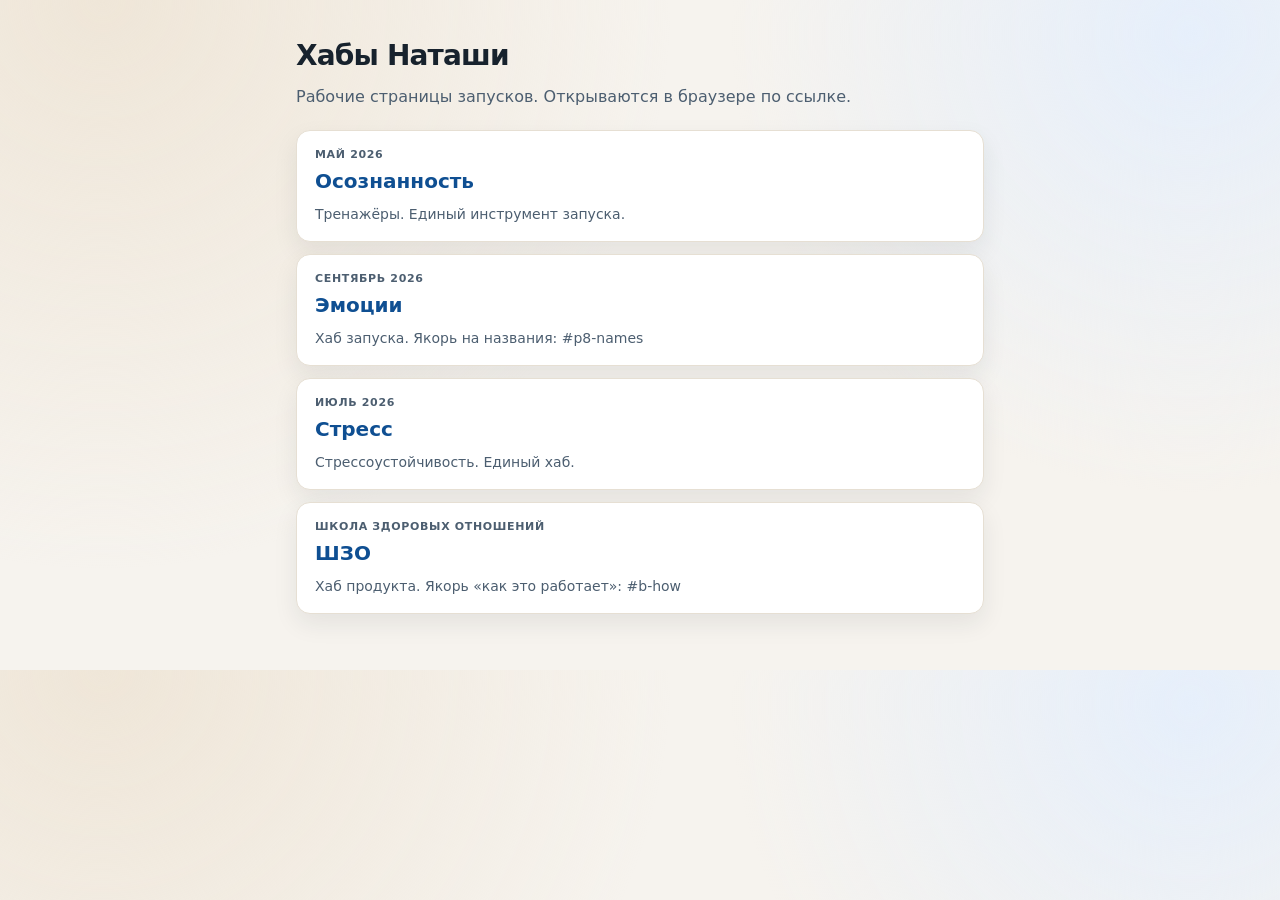
==== index.html @ 941e32d1 "Publish four Natasha launch hubs on GitHub Pages. Co-authored-by: Cursor <cursoragent@cursor.com>" ====
<!doctype html>
<html lang="ru">
<head>
  <meta charset="utf-8">
  <meta name="viewport" content="width=device-width, initial-scale=1">
  <meta name="robots" content="noindex,nofollow">
  <title>Хабы Наташи</title>
  <style>
    :root {
      --bg: #f6f3ee;
      --paper: #fff;
      --ink: #17222d;
      --muted: #4c5e70;
      --line: #e6dfd3;
      --accent: #0f4f92;
      --radius: 14px;
      --shadow: 0 10px 24px rgba(20, 33, 45, 0.08);
    }
    * { box-sizing: border-box; }
    body {
      margin: 0;
      font-family: ui-sans-serif, system-ui, "Segoe UI", Roboto, Arial, sans-serif;
      color: var(--ink);
      line-height: 1.45;
      background:
        radial-gradient(circle at 8% 0%, #efe6d8 0%, transparent 42%),
        radial-gradient(circle at 93% 5%, #e6effb 0%, transparent 34%),
        var(--bg);
    }
    main {
      max-width: 720px;
      margin: 0 auto;
      padding: 36px 16px 56px;
    }
    h1 { margin: 0; font-size: 28px; letter-spacing: -0.03em; }
    .lead { margin: 8px 0 22px; color: var(--muted); }
    .list { display: grid; gap: 12px; }
    a.card {
      display: block;
      background: var(--paper);
      border: 1px solid var(--line);
      border-radius: var(--radius);
      box-shadow: var(--shadow);
      padding: 16px 18px;
      text-decoration: none;
      color: inherit;
    }
    a.card:hover { border-color: #c9daef; }
    .kicker {
      font-size: 11px;
      letter-spacing: .06em;
      text-transform: uppercase;
      color: var(--muted);
      font-weight: 700;
    }
    .card b { display: block; font-size: 20px; margin: 4px 0 6px; color: var(--accent); }
    .card span { color: var(--muted); font-size: 14px; }
  </style>
</head>
<body>
  <main>
    <h1>Хабы Наташи</h1>
    <p class="lead">Рабочие страницы запусков. Открываются в браузере по ссылке.</p>
    <div class="list">
      <a class="card" href="osoznannost/">
        <div class="kicker">май 2026</div>
        <b>Осознанность</b>
        <span>Тренажёры. Единый инструмент запуска.</span>
      </a>
      <a class="card" href="emotsii/">
        <div class="kicker">сентябрь 2026</div>
        <b>Эмоции</b>
        <span>Хаб запуска. Якорь на названия: #p8-names</span>
      </a>
      <a class="card" href="stress/">
        <div class="kicker">июль 2026</div>
        <b>Стресс</b>
        <span>Стрессоустойчивость. Единый хаб.</span>
      </a>
      <a class="card" href="shzo/">
        <div class="kicker">Школа здоровых отношений</div>
        <b>ШЗО</b>
        <span>Хаб продукта. Якорь «как это работает»: #b-how</span>
      </a>
    </div>
  </main>
</body>
</html>
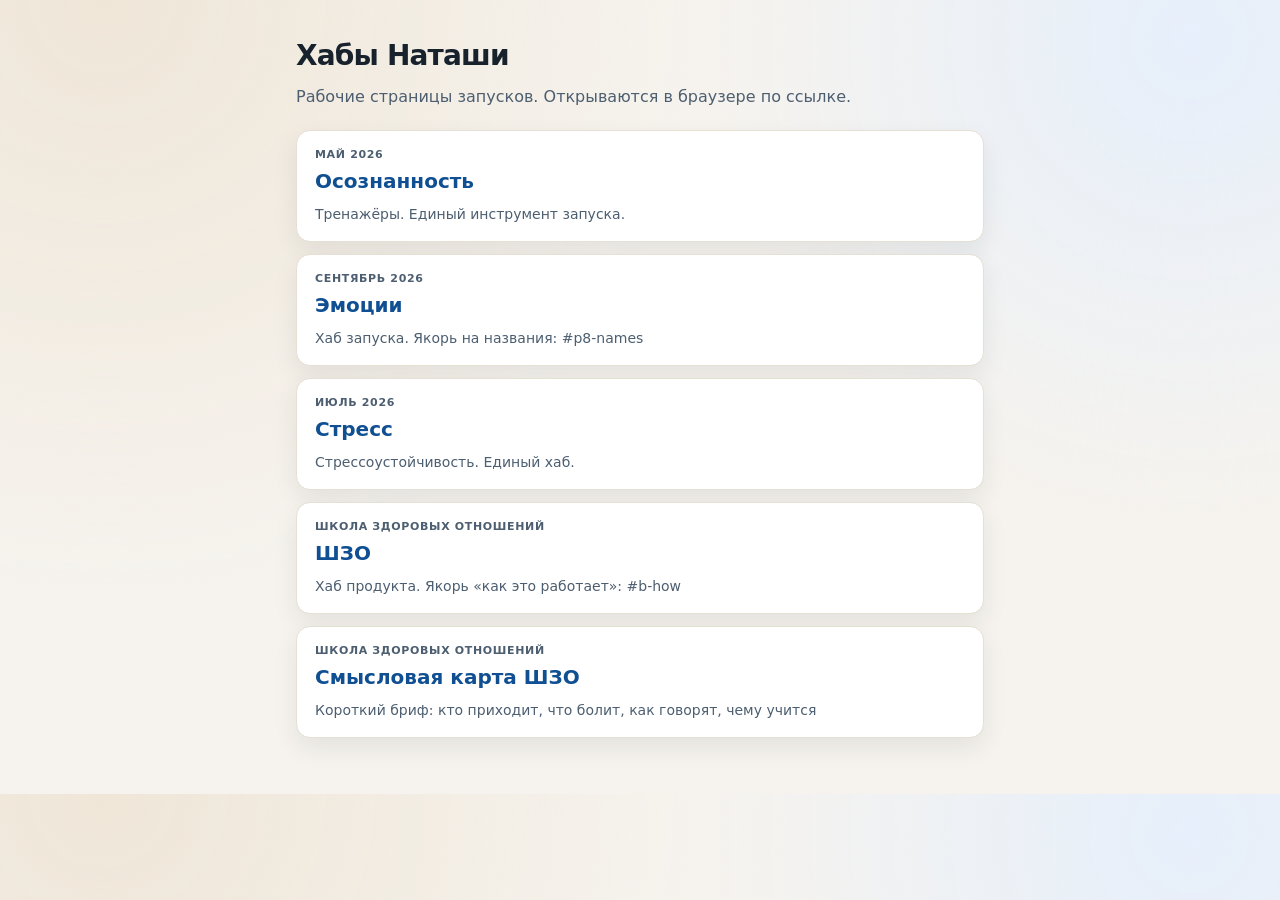
==== commit 4bc2c3da: "Publish the School meaning map as karta.html and put it first in the hub. Co-authored-by: Cursor <cu" ====
--- a/index.html
+++ b/index.html
@@ -82,6 +82,11 @@
         <b>ШЗО</b>
         <span>Хаб продукта. Якорь «как это работает»: #b-how</span>
       </a>
+      <a class="card" href="shzo/karta.html">
+        <div class="kicker">Школа здоровых отношений</div>
+        <b>Смысловая карта ШЗО</b>
+        <span>Короткий бриф: кто приходит, что болит, как говорят, чему учится</span>
+      </a>
     </div>
   </main>
 </body>
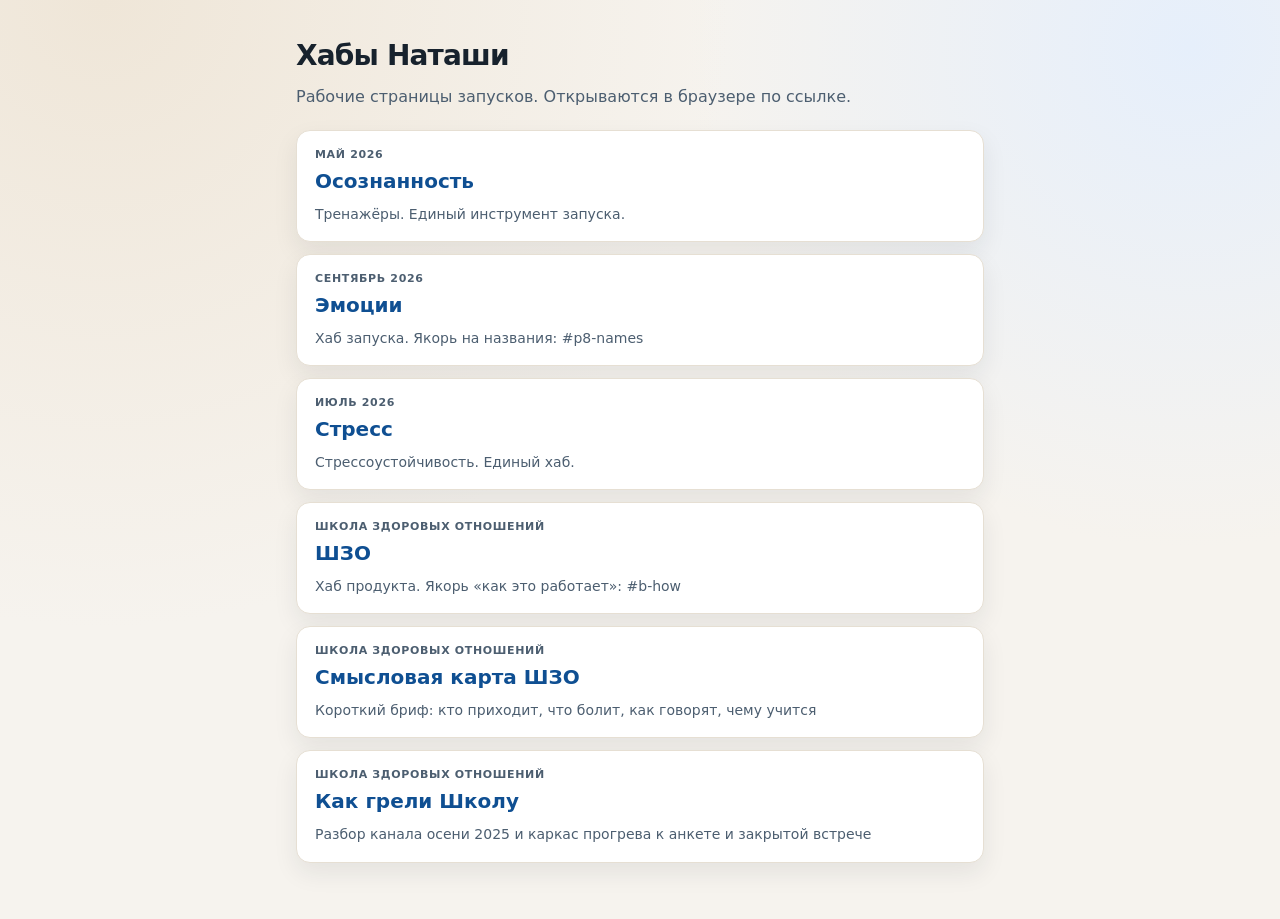
==== commit dcc90feb: "Publish the School channel warmup and waitlist architecture as progrev.html. Co-authored-by: Cursor " ====
--- a/index.html
+++ b/index.html
@@ -87,6 +87,11 @@
         <b>Смысловая карта ШЗО</b>
         <span>Короткий бриф: кто приходит, что болит, как говорят, чему учится</span>
       </a>
+      <a class="card" href="shzo/progrev.html">
+        <div class="kicker">Школа здоровых отношений</div>
+        <b>Как грели Школу</b>
+        <span>Разбор канала осени 2025 и каркас прогрева к анкете и закрытой встрече</span>
+      </a>
     </div>
   </main>
 </body>
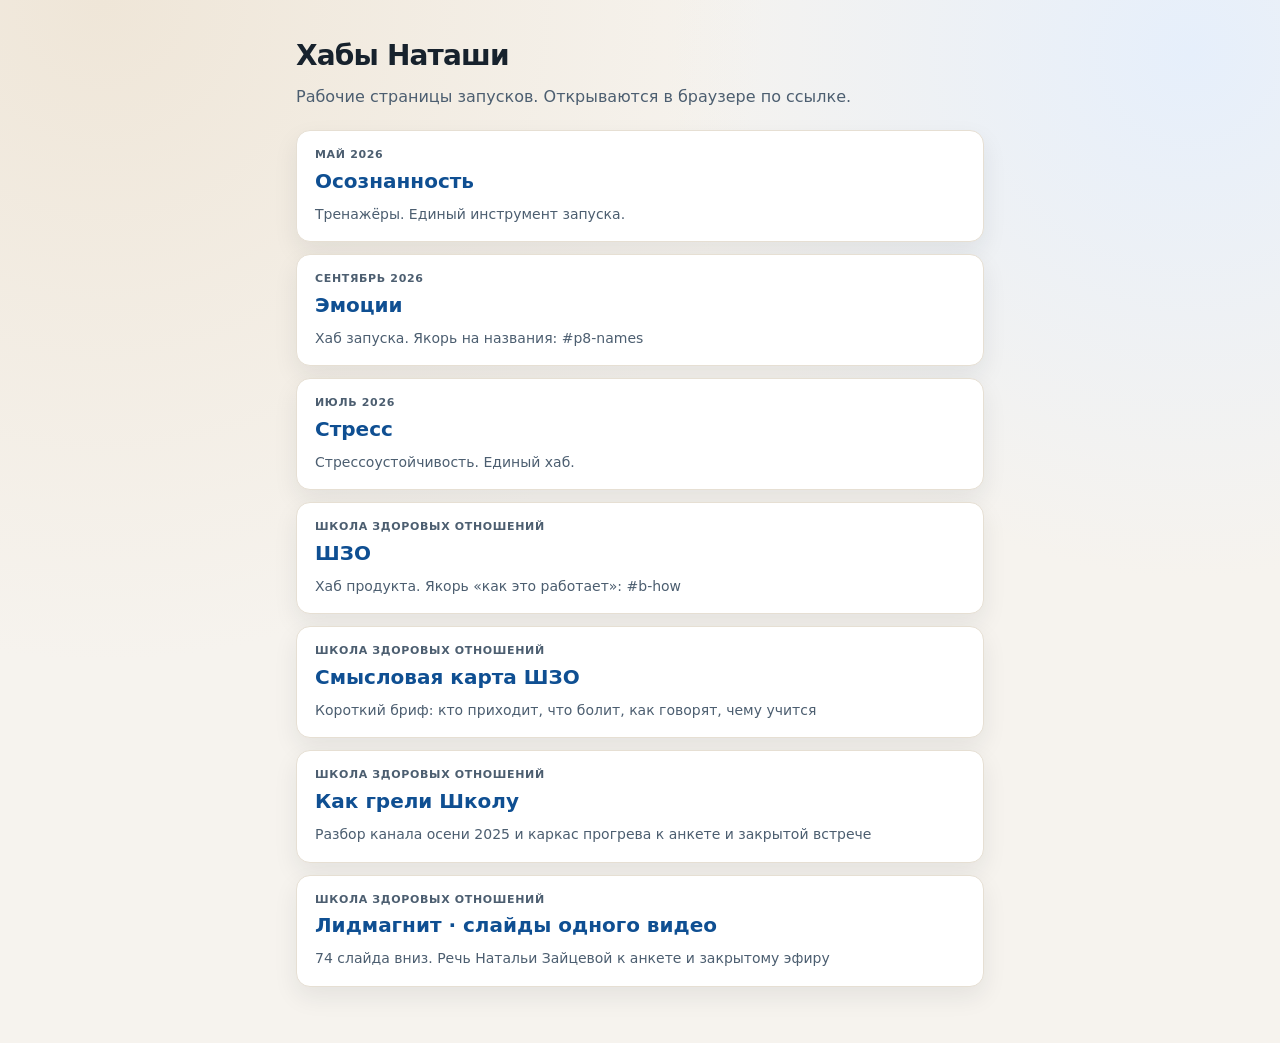
==== commit 22cc5924: "SHZO: publish School video magnet as 74 scrollable slides Producer can check the full speech order o" ====
--- a/index.html
+++ b/index.html
@@ -92,6 +92,11 @@
         <b>Как грели Школу</b>
         <span>Разбор канала осени 2025 и каркас прогрева к анкете и закрытой встрече</span>
       </a>
+      <a class="card" href="shzo/lidmagnit/?v=1">
+        <div class="kicker">Школа здоровых отношений</div>
+        <b>Лидмагнит · слайды одного видео</b>
+        <span>74 слайда вниз. Речь Натальи Зайцевой к анкете и закрытому эфиру</span>
+      </a>
     </div>
   </main>
 </body>
